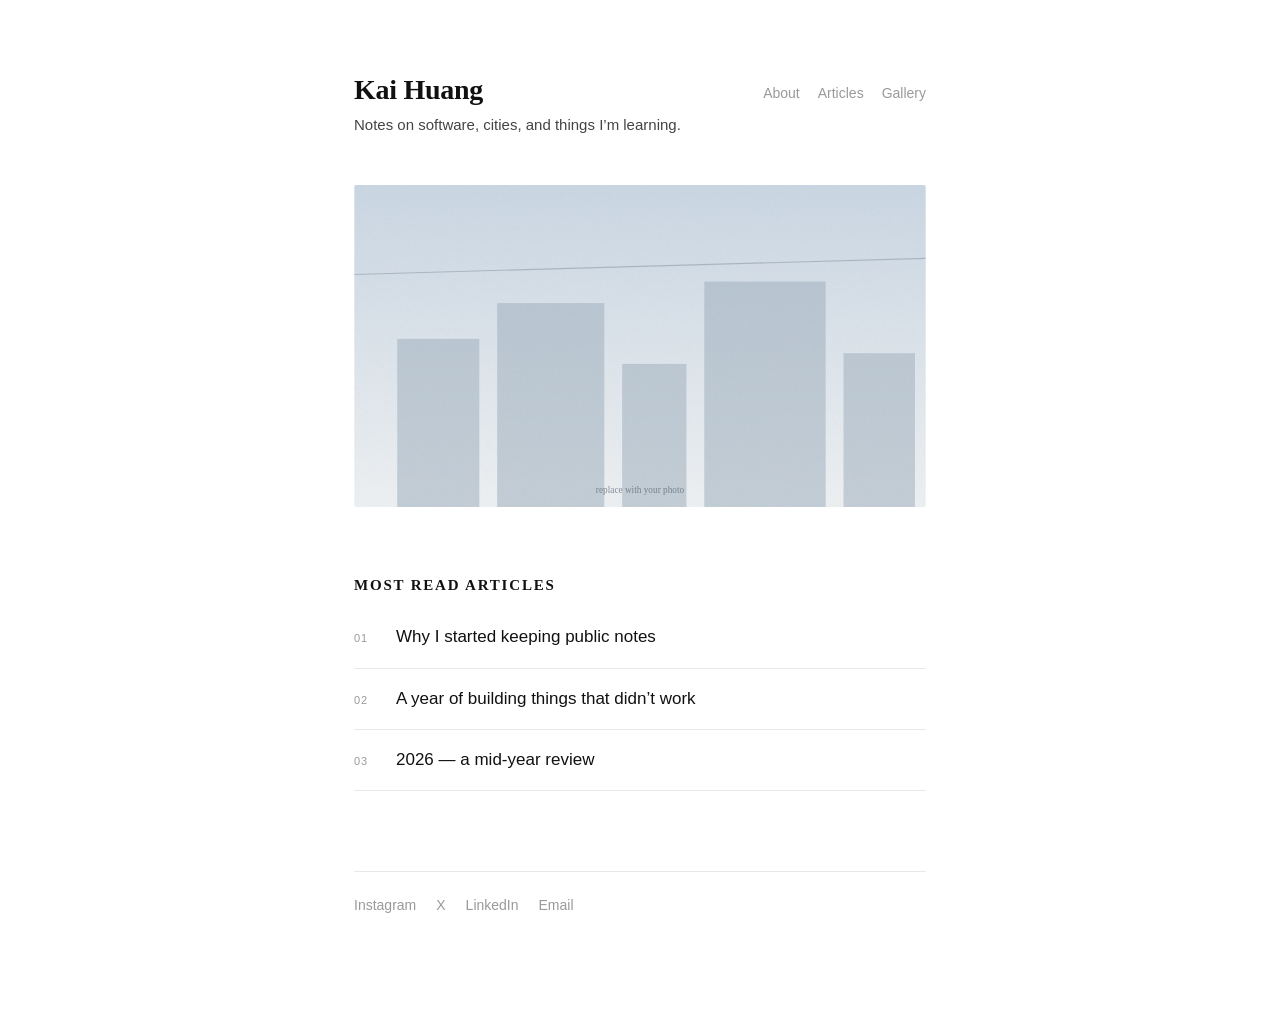
==== index.html @ 9e8635ff "Personal site: static HTML, no build step" ====
<!doctype html>
<html lang="en">
<head>
<meta charset="utf-8">
<meta name="viewport" content="width=device-width, initial-scale=1">
<title>Kai Huang</title>
<meta name="description" content="Notes on software, cities, and things I'm learning.">
<link rel="stylesheet" href="/assets/style.css">
</head>
<body>
<div class="wrap">

  <header class="masthead">
    <div>
      <h1>Kai Huang</h1>
      <p class="tagline">Notes on software, cities, and things I&rsquo;m learning.</p>
    </div>
    <nav>
      <a href="/about/">About</a>
      <a href="/articles/">Articles</a>
      <a href="/gallery/">Gallery</a>
    </nav>
  </header>

  <img class="hero" src="/assets/placeholder.svg" alt="">

  <h2 class="section">Most read articles</h2>
  <ol class="ranked">
    <li>
      <span class="num">01</span>
      <a href="/articles/hello-world/">Why I started keeping public notes</a>
    </li>
    <li>
      <span class="num">02</span>
      <a href="/articles/hello-world/">A year of building things that didn&rsquo;t work</a>
    </li>
    <li>
      <span class="num">03</span>
      <a href="/articles/hello-world/">2026 &mdash; a mid-year review</a>
    </li>
  </ol>

  <footer>
    <a href="https://instagram.com/">Instagram</a>
    <a href="https://x.com/">X</a>
    <a href="https://linkedin.com/">LinkedIn</a>
    <a href="mailto:michaelhuang0502@gmail.com">Email</a>
  </footer>

</div>
</body>
</html>
---- assets/style.css ----
/* ---------------------------------------------------------------
   Personal site — one stylesheet, no build step.
   Edit the tokens below to restyle the whole site at once.
   --------------------------------------------------------------- */

:root {
  --ink:        #111111;   /* body text                    */
  --ink-soft:   #444444;   /* secondary text               */
  --muted:      #9a9a9a;   /* dates, numbers, captions     */
  --rule:       #e8e8e8;   /* hairlines                    */
  --bg:         #ffffff;
  --accent:     #111111;   /* link underlines              */

  --serif: Georgia, "Times New Roman", "Songti TC", serif;
  --sans:  -apple-system, BlinkMacSystemFont, "Segoe UI", "PingFang TC",
           "Noto Sans TC", Helvetica, Arial, sans-serif;

  --column: 620px;         /* the whole site lives in this width */
}

@media (prefers-color-scheme: dark) {
  :root {
    --ink: #ededed; --ink-soft: #bdbdbd; --muted: #7d7d7d;
    --rule: #2b2b2b; --bg: #101010; --accent: #ededed;
  }
}

*, *::before, *::after { box-sizing: border-box; }

html { -webkit-text-size-adjust: 100%; }

body {
  margin: 0;
  background: var(--bg);
  color: var(--ink);
  font-family: var(--sans);
  font-size: 17px;
  line-height: 1.9;
  -webkit-font-smoothing: antialiased;
}

.wrap {
  max-width: var(--column);
  margin: 0 auto;
  padding: 72px 24px 96px;
}

/* --- header ---------------------------------------------------- */

.masthead {
  display: flex;
  align-items: flex-start;
  justify-content: space-between;
  gap: 24px;
  margin-bottom: 48px;
}

.masthead h1,
.masthead .wordmark {
  font-family: var(--serif);
  font-size: 28px;
  font-weight: 700;
  line-height: 1.25;
  letter-spacing: -0.01em;
  margin: 0;
}

.masthead .wordmark { text-decoration: none; color: var(--ink); }

.tagline {
  margin: 6px 0 0;
  font-size: 15px;
  line-height: 1.6;
  color: var(--ink-soft);
}

nav {
  display: flex;
  gap: 18px;
  font-size: 14px;
  padding-top: 8px;
  white-space: nowrap;
}

nav a {
  color: var(--muted);
  text-decoration: none;
}

nav a:hover { color: var(--ink); }
nav a[aria-current="page"] { color: var(--ink); }

/* --- links ----------------------------------------------------- */

a {
  color: var(--ink);
  text-decoration: underline;
  text-decoration-color: var(--rule);
  text-underline-offset: 3px;
  text-decoration-thickness: 1px;
  transition: text-decoration-color .15s ease;
}

a:hover { text-decoration-color: var(--accent); }

/* --- section headings ------------------------------------------ */

h2.section {
  font-family: var(--serif);
  font-size: 15px;
  font-weight: 700;
  letter-spacing: 0.12em;
  text-transform: uppercase;
  margin: 64px 0 8px;
}

/* --- hero image ------------------------------------------------ */

.hero {
  display: block;
  width: 100%;
  height: auto;
  aspect-ratio: 16 / 9;
  object-fit: cover;
  border-radius: 2px;
}

.caption {
  margin: 10px 0 0;
  font-size: 13px;
  color: var(--muted);
}

/* --- numbered list (home page) --------------------------------- */

ol.ranked {
  list-style: none;
  margin: 0;
  padding: 0;
}

ol.ranked li {
  display: flex;
  gap: 20px;
  align-items: baseline;
  padding: 14px 0;
  border-bottom: 1px solid var(--rule);
}

ol.ranked .num {
  flex: none;
  width: 22px;
  font-size: 11px;
  letter-spacing: 0.08em;
  color: var(--muted);
  font-variant-numeric: tabular-nums;
}

ol.ranked a { text-decoration: none; }
ol.ranked a:hover { text-decoration: underline; text-underline-offset: 3px; }

/* --- article index --------------------------------------------- */

.group-label {
  font-size: 12px;
  letter-spacing: 0.1em;
  color: var(--muted);
  margin: 56px 0 18px;
}

.group-label:first-of-type { margin-top: 8px; }

.entry { margin: 0 0 30px; }

.entry a {
  font-size: 19px;
  line-height: 1.45;
  text-decoration: none;
}

.entry a:hover { text-decoration: underline; text-underline-offset: 4px; }

.entry .date {
  display: block;
  margin-top: 4px;
  font-size: 13px;
  color: var(--muted);
}

/* --- long-form article ----------------------------------------- */

article h1 {
  font-family: var(--serif);
  font-size: 30px;
  line-height: 1.3;
  font-weight: 700;
  margin: 0 0 8px;
}

article .meta {
  font-size: 13px;
  color: var(--muted);
  margin: 0 0 40px;
}

article p { margin: 0 0 26px; }

article h2 {
  font-size: 19px;
  font-weight: 600;
  margin: 44px 0 14px;
}

article blockquote {
  margin: 32px 0;
  padding-left: 20px;
  border-left: 2px solid var(--rule);
  color: var(--ink-soft);
  font-style: italic;
}

article img { width: 100%; height: auto; border-radius: 2px; }

/* --- about page ------------------------------------------------ */

.rule { border: 0; border-top: 1px solid var(--rule); margin: 44px 0; }

.field { margin: 0 0 26px; }
.field h3 { font-size: 16px; font-weight: 600; margin: 0 0 2px; }
.field p  { margin: 0; color: var(--ink-soft); }

/* --- gallery ---------------------------------------------------- */

.grid {
  display: grid;
  grid-template-columns: repeat(2, 1fr);
  gap: 16px;
}

.grid figure { margin: 0; }
.grid img { width: 100%; height: auto; aspect-ratio: 4/5; object-fit: cover; border-radius: 2px; }
.grid figcaption { font-size: 13px; color: var(--muted); margin-top: 8px; }

/* --- footer ----------------------------------------------------- */

footer {
  margin-top: 80px;
  padding-top: 20px;
  border-top: 1px solid var(--rule);
  display: flex;
  gap: 20px;
  font-size: 14px;
}

footer a { color: var(--muted); text-decoration: none; }
footer a:hover { color: var(--ink); }

/* --- small screens ---------------------------------------------- */

@media (max-width: 600px) {
  .wrap { padding: 44px 20px 72px; }
  .masthead { flex-direction: column; gap: 14px; margin-bottom: 36px; }
  nav { padding-top: 0; gap: 16px; }
  .grid { grid-template-columns: 1fr; }
}
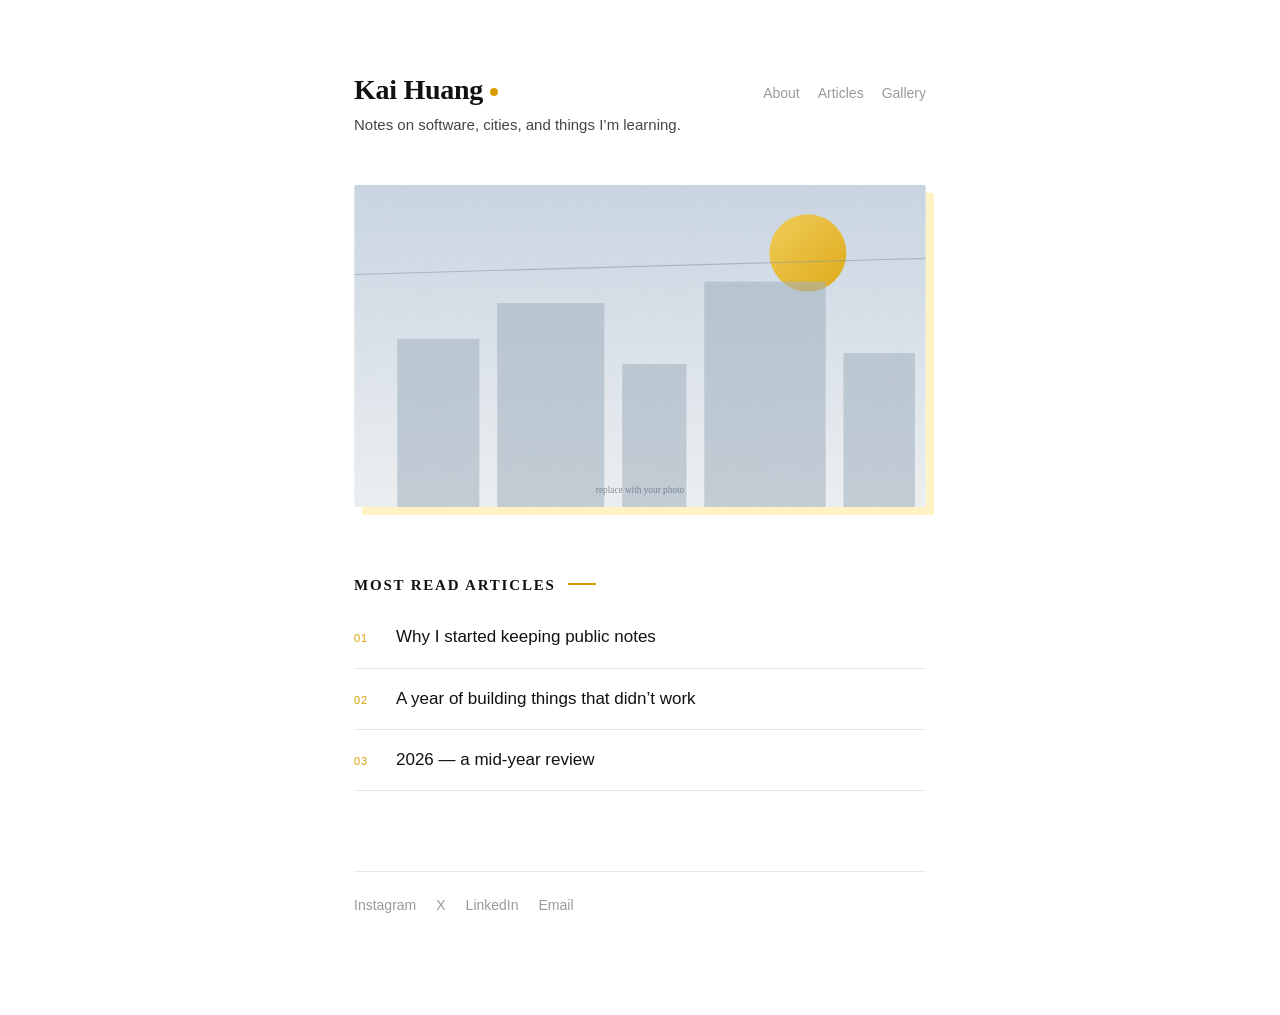
==== commit 503a6714: "Refresh stylesheet cache after visual update" ====
--- a/index.html
+++ b/index.html
@@ -5,7 +5,7 @@
 <meta name="viewport" content="width=device-width, initial-scale=1">
 <title>Kai Huang</title>
 <meta name="description" content="Notes on software, cities, and things I'm learning.">
-<link rel="stylesheet" href="/assets/style.css">
+<link rel="stylesheet" href="assets/style.css?v=20260902">
 </head>
 <body>
 <div class="wrap">
@@ -16,27 +16,27 @@
       <p class="tagline">Notes on software, cities, and things I&rsquo;m learning.</p>
     </div>
     <nav>
-      <a href="/about/">About</a>
-      <a href="/articles/">Articles</a>
-      <a href="/gallery/">Gallery</a>
+      <a href="about/">About</a>
+      <a href="articles/">Articles</a>
+      <a href="gallery/">Gallery</a>
     </nav>
   </header>
 
-  <img class="hero" src="/assets/placeholder.svg" alt="">
+  <img class="hero" src="assets/placeholder.svg" alt="">
 
   <h2 class="section">Most read articles</h2>
   <ol class="ranked">
     <li>
       <span class="num">01</span>
-      <a href="/articles/hello-world/">Why I started keeping public notes</a>
+      <a href="articles/hello-world/">Why I started keeping public notes</a>
     </li>
     <li>
       <span class="num">02</span>
-      <a href="/articles/hello-world/">A year of building things that didn&rsquo;t work</a>
+      <a href="articles/hello-world/">A year of building things that didn&rsquo;t work</a>
     </li>
     <li>
       <span class="num">03</span>
-      <a href="/articles/hello-world/">2026 &mdash; a mid-year review</a>
+      <a href="articles/hello-world/">2026 &mdash; a mid-year review</a>
     </li>
   </ol>
 
--- a/assets/style.css
+++ b/assets/style.css
@@ -9,7 +9,8 @@
   --muted:      #9a9a9a;   /* dates, numbers, captions     */
   --rule:       #e8e8e8;   /* hairlines                    */
   --bg:         #ffffff;
-  --accent:     #111111;   /* link underlines              */
+  --accent:     #d69e00;   /* small moments of warm yellow */
+  --accent-soft:#fff3c4;   /* subtle highlight             */
 
   --serif: Georgia, "Times New Roman", "Songti TC", serif;
   --sans:  -apple-system, BlinkMacSystemFont, "Segoe UI", "PingFang TC",
@@ -21,13 +22,17 @@
 @media (prefers-color-scheme: dark) {
   :root {
     --ink: #ededed; --ink-soft: #bdbdbd; --muted: #7d7d7d;
-    --rule: #2b2b2b; --bg: #101010; --accent: #ededed;
+    --rule: #2b2b2b; --bg: #101010; --accent: #f4c542;
+    --accent-soft: #3a2c00;
   }
 }
 
 *, *::before, *::after { box-sizing: border-box; }
 
-html { -webkit-text-size-adjust: 100%; }
+html {
+  -webkit-text-size-adjust: 100%;
+  scroll-behavior: smooth;
+}
 
 body {
   margin: 0;
@@ -67,6 +72,17 @@
 
 .masthead .wordmark { text-decoration: none; color: var(--ink); }
 
+.masthead h1::after,
+.masthead .wordmark::after {
+  content: "";
+  display: inline-block;
+  width: 8px;
+  height: 8px;
+  margin: 0 0 3px 7px;
+  background: var(--accent);
+  border-radius: 50%;
+}
+
 .tagline {
   margin: 6px 0 0;
   font-size: 15px;
@@ -103,6 +119,13 @@
 
 a:hover { text-decoration-color: var(--accent); }
 
+/* Keep keyboard navigation clear without changing the resting design. */
+a:focus-visible {
+  outline: 2px solid var(--ink);
+  outline-offset: 4px;
+  text-decoration-color: var(--accent);
+}
+
 /* --- section headings ------------------------------------------ */
 
 h2.section {
@@ -114,6 +137,15 @@
   margin: 64px 0 8px;
 }
 
+h2.section::after {
+  content: "";
+  display: inline-block;
+  width: 28px;
+  height: 2px;
+  margin: 0 0 5px 12px;
+  background: var(--accent);
+}
+
 /* --- hero image ------------------------------------------------ */
 
 .hero {
@@ -123,6 +155,7 @@
   aspect-ratio: 16 / 9;
   object-fit: cover;
   border-radius: 2px;
+  box-shadow: 8px 8px 0 var(--accent-soft);
 }
 
 .caption {
@@ -152,12 +185,14 @@
   width: 22px;
   font-size: 11px;
   letter-spacing: 0.08em;
-  color: var(--muted);
+  color: var(--accent);
   font-variant-numeric: tabular-nums;
 }
 
 ol.ranked a { text-decoration: none; }
-ol.ranked a:hover { text-decoration: underline; text-underline-offset: 3px; }
+ol.ranked li { transition: transform .15s ease, border-color .15s ease; }
+ol.ranked li:hover { transform: translateX(4px); border-color: var(--accent); }
+ol.ranked a:hover { text-decoration: underline; text-decoration-color: var(--accent); text-underline-offset: 3px; }
 
 /* --- article index --------------------------------------------- */
 
@@ -179,6 +214,7 @@
 }
 
 .entry a:hover { text-decoration: underline; text-underline-offset: 4px; }
+.entry a:hover { text-decoration-color: var(--accent); }
 
 .entry .date {
   display: block;
@@ -238,6 +274,7 @@
 }
 
 .grid figure { margin: 0; }
+.grid figure:nth-child(odd) { transform: translateY(20px); }
 .grid img { width: 100%; height: auto; aspect-ratio: 4/5; object-fit: cover; border-radius: 2px; }
 .grid figcaption { font-size: 13px; color: var(--muted); margin-top: 8px; }
 
@@ -258,8 +295,25 @@
 /* --- small screens ---------------------------------------------- */
 
 @media (max-width: 600px) {
-  .wrap { padding: 44px 20px 72px; }
+  .wrap {
+    padding:
+      max(44px, env(safe-area-inset-top))
+      max(20px, env(safe-area-inset-right))
+      max(72px, env(safe-area-inset-bottom))
+      max(20px, env(safe-area-inset-left));
+  }
   .masthead { flex-direction: column; gap: 14px; margin-bottom: 36px; }
-  nav { padding-top: 0; gap: 16px; }
+  nav { padding-top: 0; gap: 8px; margin-left: -8px; }
+  nav a { padding: 8px; }
+  ol.ranked li { gap: 14px; padding: 16px 0; }
+  ol.ranked li:hover { transform: none; }
+  footer { flex-wrap: wrap; column-gap: 20px; row-gap: 4px; margin-top: 64px; }
+  footer a { padding: 6px 0; }
   .grid { grid-template-columns: 1fr; }
-}
+  .grid figure:nth-child(odd) { transform: none; }
+}
+
+@media (prefers-reduced-motion: reduce) {
+  html { scroll-behavior: auto; }
+  *, *::before, *::after { transition-duration: 0.01ms !important; }
+}
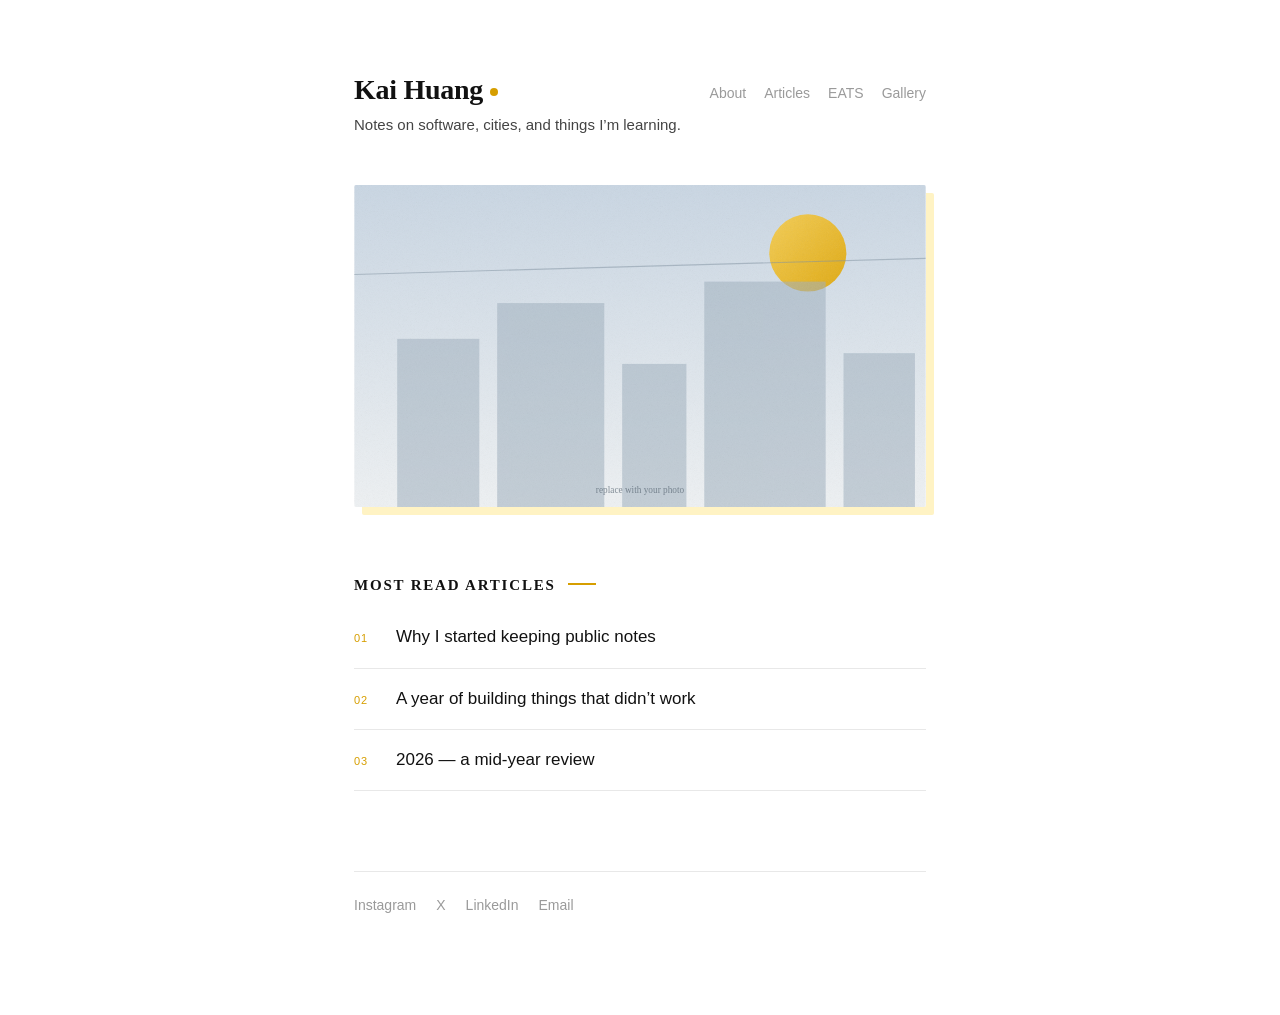
==== commit 4e3c178a: "Add EATS food journal page" ====
--- a/index.html
+++ b/index.html
@@ -5,7 +5,7 @@
 <meta name="viewport" content="width=device-width, initial-scale=1">
 <title>Kai Huang</title>
 <meta name="description" content="Notes on software, cities, and things I'm learning.">
-<link rel="stylesheet" href="assets/style.css?v=20260902">
+<link rel="stylesheet" href="assets/style.css?v=20260902eats">
 </head>
 <body>
 <div class="wrap">
@@ -18,6 +18,7 @@
     <nav>
       <a href="about/">About</a>
       <a href="articles/">Articles</a>
+      <a href="eats/">EATS</a>
       <a href="gallery/">Gallery</a>
     </nav>
   </header>
--- a/assets/style.css
+++ b/assets/style.css
@@ -92,6 +92,7 @@
 
 nav {
   display: flex;
+  flex-wrap: wrap;
   gap: 18px;
   font-size: 14px;
   padding-top: 8px;
@@ -221,6 +222,95 @@
   margin-top: 4px;
   font-size: 13px;
   color: var(--muted);
+}
+
+/* --- eats ----------------------------------------------------- */
+
+.eats-intro { margin-bottom: 32px; }
+
+.eats-intro .group-label { margin: 0 0 10px; }
+
+.eats-intro h1 {
+  font-family: var(--serif);
+  font-size: 32px;
+  line-height: 1.25;
+  margin: 0;
+}
+
+.eats-intro > p:last-child {
+  max-width: 440px;
+  margin: 12px 0 0;
+  color: var(--ink-soft);
+}
+
+.tag-list {
+  display: flex;
+  flex-wrap: wrap;
+  gap: 8px;
+  margin: 0 0 42px;
+  padding-bottom: 18px;
+  border-bottom: 1px solid var(--rule);
+}
+
+.tag-list a {
+  padding: 3px 10px;
+  border: 1px solid var(--rule);
+  border-radius: 999px;
+  color: var(--ink-soft);
+  font-size: 12px;
+  letter-spacing: 0.04em;
+  text-decoration: none;
+}
+
+.tag-list a:hover,
+.tag-list a[aria-current="page"] {
+  border-color: var(--accent);
+  background: var(--accent-soft);
+  color: var(--ink);
+}
+
+.eats-grid {
+  display: grid;
+  grid-template-columns: repeat(2, minmax(0, 1fr));
+  gap: 40px 20px;
+}
+
+.food-note { min-width: 0; }
+.food-note:first-child { grid-column: 1 / -1; }
+
+.food-note img {
+  display: block;
+  width: 100%;
+  aspect-ratio: 4 / 5;
+  object-fit: cover;
+  border-radius: 2px;
+}
+
+.food-note:first-child img { aspect-ratio: 16 / 9; }
+
+.food-note-copy { padding-top: 12px; }
+
+.note-tag {
+  margin: 0 0 4px;
+  color: var(--accent);
+  font-size: 11px;
+  font-weight: 600;
+  letter-spacing: 0.09em;
+  text-transform: uppercase;
+}
+
+.food-note h2 {
+  font-family: var(--serif);
+  font-size: 21px;
+  line-height: 1.35;
+  margin: 0;
+}
+
+.food-note time {
+  display: block;
+  margin-top: 5px;
+  color: var(--muted);
+  font-size: 13px;
 }
 
 /* --- long-form article ----------------------------------------- */
@@ -311,6 +401,11 @@
   footer a { padding: 6px 0; }
   .grid { grid-template-columns: 1fr; }
   .grid figure:nth-child(odd) { transform: none; }
+  .eats-intro h1 { font-size: 29px; }
+  .tag-list { margin-bottom: 32px; }
+  .eats-grid { grid-template-columns: 1fr; gap: 36px; }
+  .food-note:first-child { grid-column: auto; }
+  .food-note:first-child img { aspect-ratio: 4 / 5; }
 }
 
 @media (prefers-reduced-motion: reduce) {
